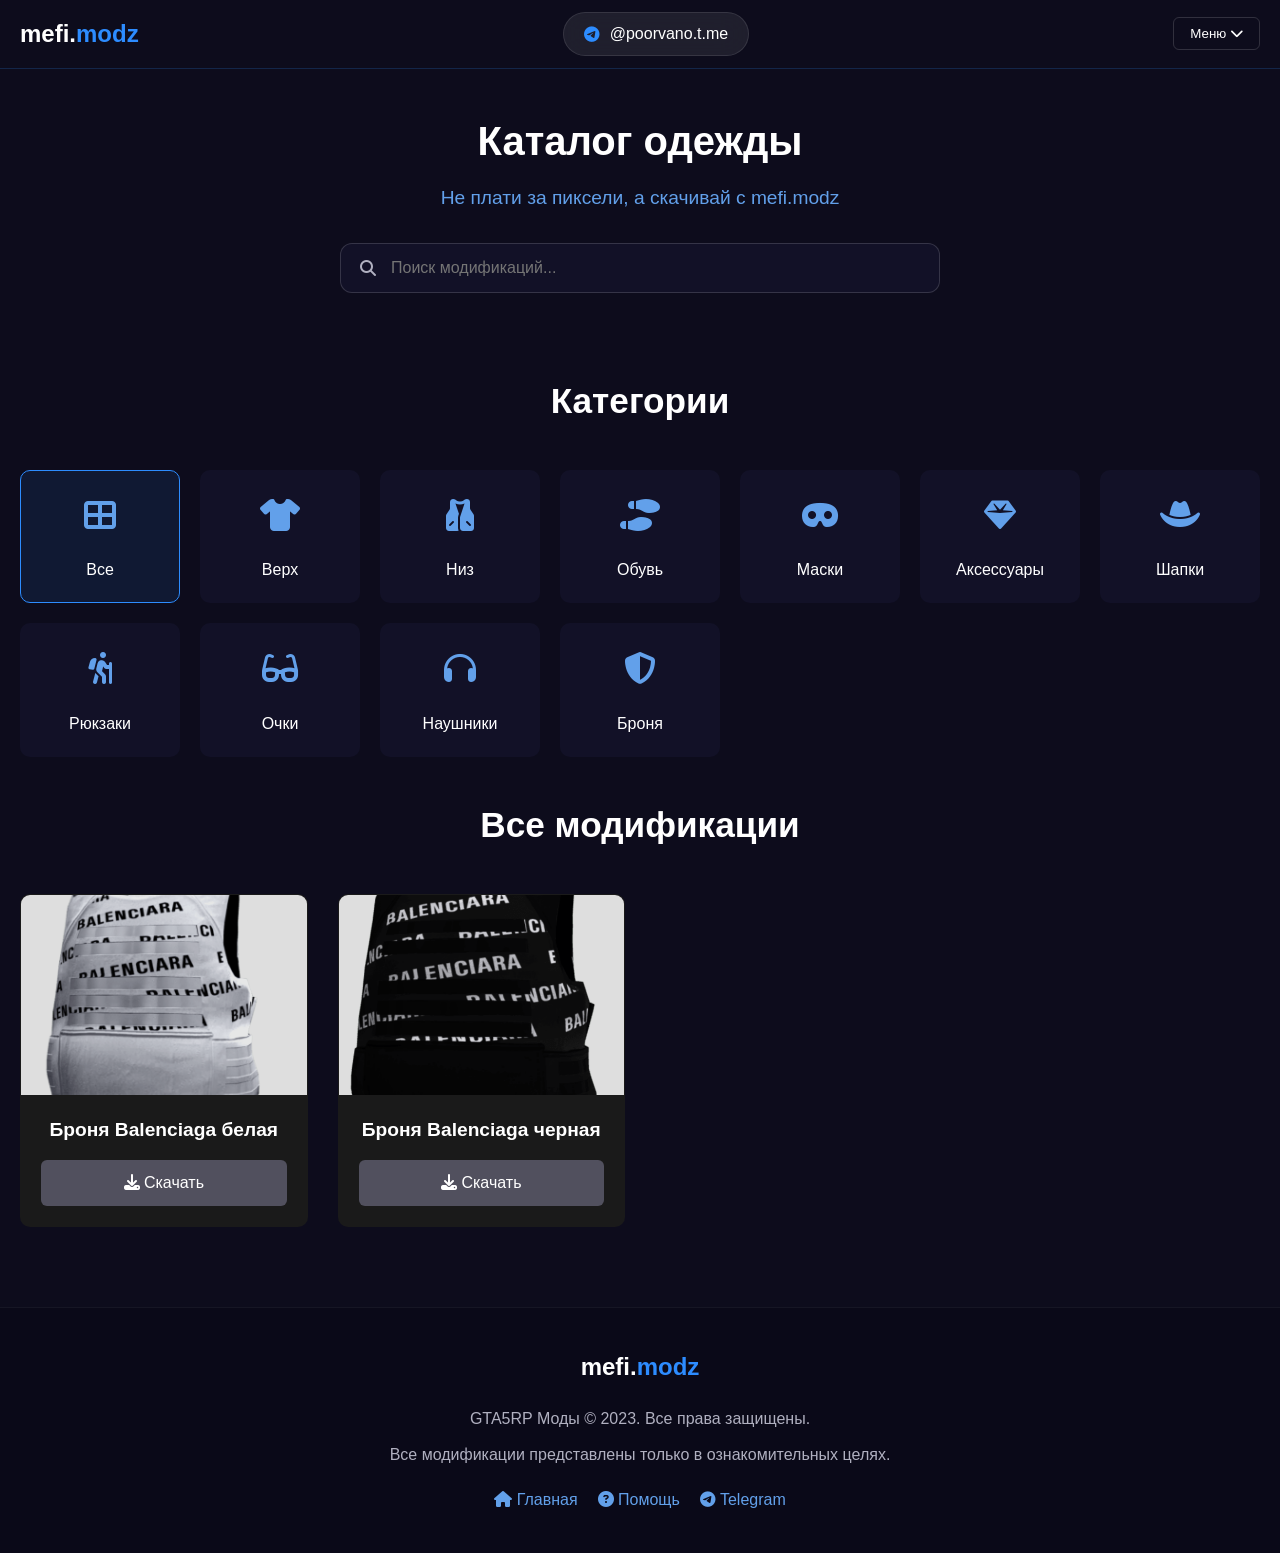
==== mods.html @ 6de2e91c "upd 1.0" ====
<!DOCTYPE html>
<html lang="ru">
<head>
    <meta charset="UTF-8">
    <meta name="viewport" content="width=device-width, initial-scale=1.0">
    <title>mefi.modz - Каталог модов GTA5RP</title>
    <link rel="stylesheet" href="css/style.css">
    <link rel="stylesheet" href="https://cdnjs.cloudflare.com/ajax/libs/font-awesome/6.4.0/css/all.min.css">
</head>
<body>
    <!-- Шапка -->
    <header>
        <div class="container header-container">
            <div class="logo">
                mefi.<span>modz</span>
            </div>
            
            <div class="tg-frame">
                <i class="fab fa-telegram tg-logo"></i>
                <a href="https://t.me/poorvano" target="_blank" class="tg-link">@poorvano.t.me</a>
            </div>
            
            <button class="menu-toggle" id="menu-toggle">
                <span class="menu-text">Меню</span>
                <i class="fas fa-chevron-down"></i>
            </button>
        </div>
    </header>

    <!-- Основной контент -->
    <main>
        <div class="container">
            <!-- Заголовок и поиск -->
            <section class="catalog-header">
                <h1 class="catalog-title">Каталог одежды</h1>
                <p class="catalog-tagline">Не плати за пиксели, а скачивай с mefi.modz</p>
                
                <div class="search-section">
                    <div class="search-container">
                        <i class="fas fa-search search-icon"></i>
                        <input type="text" class="search-input" id="search-input" placeholder="Поиск модификаций...">
                    </div>
                </div>
            </section>

            <!-- Категории -->
            <section class="categories-section">
                <h2 class="section-title">Категории</h2>
                <div class="categories-grid" id="categories-container">
                    <!-- Категории будут загружены через JavaScript -->
                </div>
            </section>

            <!-- Моды -->
            <section class="mods-section">
                <h2 class="section-title">Все модификации</h2>
                <div class="mods-grid" id="mods-container">
                    <!-- Моды будут загружены через JavaScript -->
                </div>
            </section>
        </div>
    </main>

    <!-- Модальное окно -->
    <div id="modal-overlay" class="modal-overlay">
        <div class="modal">
            <button class="close-modal" id="close-modal">&times;</button>
            <div class="modal-content">
                <div class="modal-image">
                    <img id="modal-image" src="" alt="Мод">
                </div>
                <div class="modal-info">
                    <h3 id="modal-title">Название мода</h3>
                    <p id="modal-description">Описание мода</p>
                    
                    <div class="modal-details">
                        <div class="detail-item">
                            <div class="detail-label">Категория:</div>
                            <div id="modal-category" class="detail-value">-</div>
                        </div>
                        <div class="detail-item">
                            <div class="detail-label">Размер:</div>
                            <div id="modal-size" class="detail-value">-</div>
                        </div>
                        <div class="detail-item">
                            <div class="detail-label">Загрузок:</div>
                            <div id="modal-downloads" class="detail-value">-</div>
                        </div>
                    </div>
                    
                    <div class="modal-actions">
                        <a id="modal-download-link" class="btn btn-download" download>
                            <i class="fas fa-download"></i> Скачать мод
                        </a>
                    </div>
                </div>
            </div>
        </div>
    </div>

    <!-- Подвал -->
    <footer>
        <div class="container">
            <div class="footer-content">
                <div class="logo">
                    mefi.<span>modz</span>
                </div>
                <p>GTA5RP Моды &copy; 2023. Все права защищены.</p>
                <p>Все модификации представлены только в ознакомительных целях.</p>
                <div class="footer-links">
                    <a href="index.html"><i class="fas fa-home"></i> Главная</a>
                    <a href="#"><i class="fas fa-question-circle"></i> Помощь</a>
                    <a href="https://t.me/poorvano" target="_blank"><i class="fab fa-telegram"></i> Telegram</a>
                </div>
            </div>
        </div>
    </footer>

    <script src="js/script.js"></script>
</body>
</html>
---- css/style.css ----
/* Общие стили */
* {
    margin: 0;
    padding: 0;
    box-sizing: border-box;
    font-family: 'Segoe UI', Tahoma, Geneva, Verdana, sans-serif;
}

:root {
    --primary-dark: #0D0C1C;
    --secondary-dark: #121127;
    --card-bg: #1A1A1A;
    --button-color: #51505E;
    --primary-blue: #1a5fb4;
    --secondary-blue: #2d8cff;
    --accent-blue: #62a0ea;
    --light-text: #ffffff;
    --dark-text: #b0b0c0;
}

body {
    background-color: var(--primary-dark);
    color: var(--light-text);
    line-height: 1.6;
    min-height: 100vh;
}

.container {
    max-width: 1400px;
    margin: 0 auto;
    padding: 0 20px;
}

/* Шапка */
header {
    background-color: #0D0C1C;
    padding: 12px 0;
    border-bottom: 1px solid rgba(45, 140, 255, 0.2);
    position: sticky;
    top: 0;
    z-index: 1000;
}

.header-container {
    display: flex;
    justify-content: space-between;
    align-items: center;
}

.logo {
    font-size: 1.5rem;
    font-weight: 700;
    color: var(--light-text);
}

.logo span {
    color: var(--secondary-blue);
}

.tg-frame {
    display: flex;
    align-items: center;
    background: rgba(255, 255, 255, 0.08);
    border: 1px solid rgba(255, 255, 255, 0.1);
    border-radius: 50px;
    padding: 8px 20px;
    backdrop-filter: blur(15px);
}

.tg-logo {
    color: var(--secondary-blue);
    margin-right: 10px;
}

.tg-link {
    color: var(--light-text);
    text-decoration: none;
    font-weight: 500;
}

.menu-toggle {
    background: none;
    border: 1px solid rgba(255, 255, 255, 0.15);
    border-radius: 6px;
    color: var(--light-text);
    padding: 8px 16px;
    cursor: pointer;
}

/* Главная страница */
.hero-section {
    text-align: center;
    padding: 80px 0;
    max-width: 800px;
    margin: 0 auto;
}

.hero-title {
    font-size: 3rem;
    margin-bottom: 20px;
    color: var(--light-text);
}

.hero-subtitle {
    font-size: 1.2rem;
    color: var(--dark-text);
    margin-bottom: 40px;
}

.btn {
    display: inline-block;
    padding: 14px 32px;
    border-radius: 8px;
    text-decoration: none;
    font-weight: 600;
    font-size: 1.1rem;
    cursor: pointer;
    transition: all 0.3s ease;
    border: none;
}

.btn-primary {
    background: linear-gradient(135deg, var(--primary-blue), var(--secondary-blue));
    color: white;
}

.btn-primary:hover {
    transform: translateY(-3px);
    box-shadow: 0 6px 20px rgba(45, 140, 255, 0.4);
}

.section-title {
    font-size: 2.2rem;
    margin-bottom: 40px;
    color: var(--light-text);
    text-align: center;
}

.features-grid {
    display: grid;
    grid-template-columns: repeat(auto-fit, minmax(300px, 1fr));
    gap: 30px;
    margin-bottom: 80px;
}

.feature-card {
    background-color: var(--secondary-dark);
    border-radius: 12px;
    padding: 30px;
    text-align: center;
    border: 1px solid rgba(255, 255, 255, 0.05);
}

.feature-icon {
    font-size: 2.5rem;
    color: var(--secondary-blue);
    margin-bottom: 20px;
}

.feature-card h3 {
    font-size: 1.5rem;
    margin-bottom: 15px;
    color: var(--light-text);
}

.feature-card p {
    color: var(--dark-text);
}

/* FAQ */
.faq-section {
    margin-bottom: 80px;
}

.faq-container {
    max-width: 800px;
    margin: 0 auto;
}

.faq-item {
    background-color: var(--secondary-dark);
    border-radius: 12px;
    margin-bottom: 15px;
    border: 1px solid rgba(255, 255, 255, 0.05);
    overflow: hidden;
}

.faq-question {
    padding: 20px;
    font-size: 1.2rem;
    font-weight: 600;
    cursor: pointer;
    display: flex;
    justify-content: space-between;
    align-items: center;
}

.faq-answer {
    padding: 0 20px;
    max-height: 0;
    overflow: hidden;
    transition: max-height 0.3s ease;
}

.faq-answer.active {
    padding: 20px;
    max-height: 300px;
}

/* Страница с модами */
.catalog-header {
    text-align: center;
    padding: 40px 0;
}

.catalog-title {
    font-size: 2.5rem;
    margin-bottom: 10px;
    color: var(--light-text);
}

.catalog-tagline {
    font-size: 1.2rem;
    color: var(--accent-blue);
    margin-bottom: 30px;
}

.search-section {
    margin-bottom: 40px;
}

.search-container {
    position: relative;
    max-width: 600px;
    margin: 0 auto;
}

.search-input {
    width: 100%;
    background-color: var(--secondary-dark);
    border: 1px solid rgba(255, 255, 255, 0.15);
    border-radius: 12px;
    padding: 15px 20px 15px 50px;
    color: var(--light-text);
    font-size: 1rem;
}

.search-icon {
    position: absolute;
    left: 20px;
    top: 50%;
    transform: translateY(-50%);
    color: var(--dark-text);
}

/* Категории */
.categories-grid {
    display: grid;
    grid-template-columns: repeat(auto-fill, minmax(150px, 1fr));
    gap: 20px;
    margin-bottom: 40px;
}

.category-card {
    background-color: var(--secondary-dark);
    border-radius: 10px;
    padding: 20px;
    text-align: center;
    cursor: pointer;
    transition: all 0.3s ease;
    border: 1px solid transparent;
}

.category-card:hover {
    border-color: var(--secondary-blue);
    transform: translateY(-5px);
}

.category-card.active {
    background-color: rgba(45, 140, 255, 0.1);
    border-color: var(--secondary-blue);
}

.category-icon {
    font-size: 2rem;
    margin-bottom: 15px;
    color: var(--accent-blue);
}

.category-name {
    font-weight: 500;
}

/* Моды */
.mods-grid {
    display: grid;
    grid-template-columns: repeat(auto-fill, minmax(250px, 1fr));
    gap: 30px;
    margin-bottom: 80px;
}

.mod-card {
    background-color: var(--card-bg);
    border-radius: 10px;
    overflow: hidden;
    transition: all 0.3s ease;
    border: 1px solid transparent;
}

.mod-card:hover {
    border-color: var(--secondary-blue);
    box-shadow: 0 10px 25px rgba(0, 0, 0, 0.4);
}

.mod-image {
    height: 200px;
    overflow: hidden;
}

.mod-image img {
    width: 100%;
    height: 100%;
    object-fit: cover;
}

.mod-info {
    padding: 20px;
    text-align: center;
}

.mod-info h3 {
    font-size: 1.2rem;
    margin-bottom: 15px;
    color: var(--light-text);
}

.btn-download {
    background-color: var(--button-color);
    color: white;
    padding: 10px 20px;
    border-radius: 6px;
    width: 100%;
    text-decoration: none;
    display: block;
}

.btn-download:hover {
    background-color: #626170;
}

/* Модальное окно */
.modal-overlay {
    position: fixed;
    top: 0;
    left: 0;
    width: 100%;
    height: 100%;
    background-color: rgba(0, 0, 0, 0.9);
    display: flex;
    justify-content: center;
    align-items: center;
    z-index: 2000;
    opacity: 0;
    visibility: hidden;
    transition: all 0.3s ease;
}

.modal-overlay.active {
    opacity: 1;
    visibility: visible;
}

.modal {
    background-color: var(--secondary-dark);
    width: 90%;
    max-width: 500px;
    border-radius: 12px;
    overflow: hidden;
    border: 1px solid rgba(45, 140, 255, 0.3);
}

.close-modal {
    position: absolute;
    top: 20px;
    right: 20px;
    background: rgba(0, 0, 0, 0.5);
    border: none;
    color: white;
    font-size: 1.8rem;
    width: 40px;
    height: 40px;
    border-radius: 50%;
    cursor: pointer;
}

.modal-image {
    height: 250px;
    overflow: hidden;
}

.modal-image img {
    width: 100%;
    height: 100%;
    object-fit: cover;
}

.modal-info {
    padding: 25px;
}

.modal-info h3 {
    font-size: 1.8rem;
    margin-bottom: 10px;
    color: var(--secondary-blue);
}

.modal-info p {
    color: var(--dark-text);
    margin-bottom: 20px;
}

.detail-item {
    display: flex;
    margin-bottom: 10px;
}

.detail-label {
    width: 100px;
    color: var(--accent-blue);
    font-weight: 600;
}

.modal-actions {
    margin-top: 25px;
    text-align: center;
}

/* Подвал */
footer {
    background-color: #0A0918;
    padding: 40px 0;
    border-top: 1px solid rgba(255, 255, 255, 0.05);
}

.footer-content {
    text-align: center;
}

.footer-content .logo {
    margin-bottom: 20px;
}

.footer-content p {
    color: var(--dark-text);
    margin-bottom: 10px;
}

.footer-links {
    display: flex;
    justify-content: center;
    gap: 20px;
    margin-top: 20px;
}

.footer-links a {
    color: var(--accent-blue);
    text-decoration: none;
}

.footer-links a:hover {
    color: var(--secondary-blue);
}

/* Адаптивность */
@media (max-width: 768px) {
    .hero-title {
        font-size: 2.2rem;
    }
    
    .section-title {
        font-size: 1.8rem;
    }
    
    .categories-grid {
        grid-template-columns: repeat(2, 1fr);
    }
    
    .mods-grid {
        grid-template-columns: repeat(2, 1fr);
    }
}

@media (max-width: 480px) {
    .mods-grid {
        grid-template-columns: 1fr;
    }
    
    .features-grid {
        grid-template-columns: 1fr;
    }
}
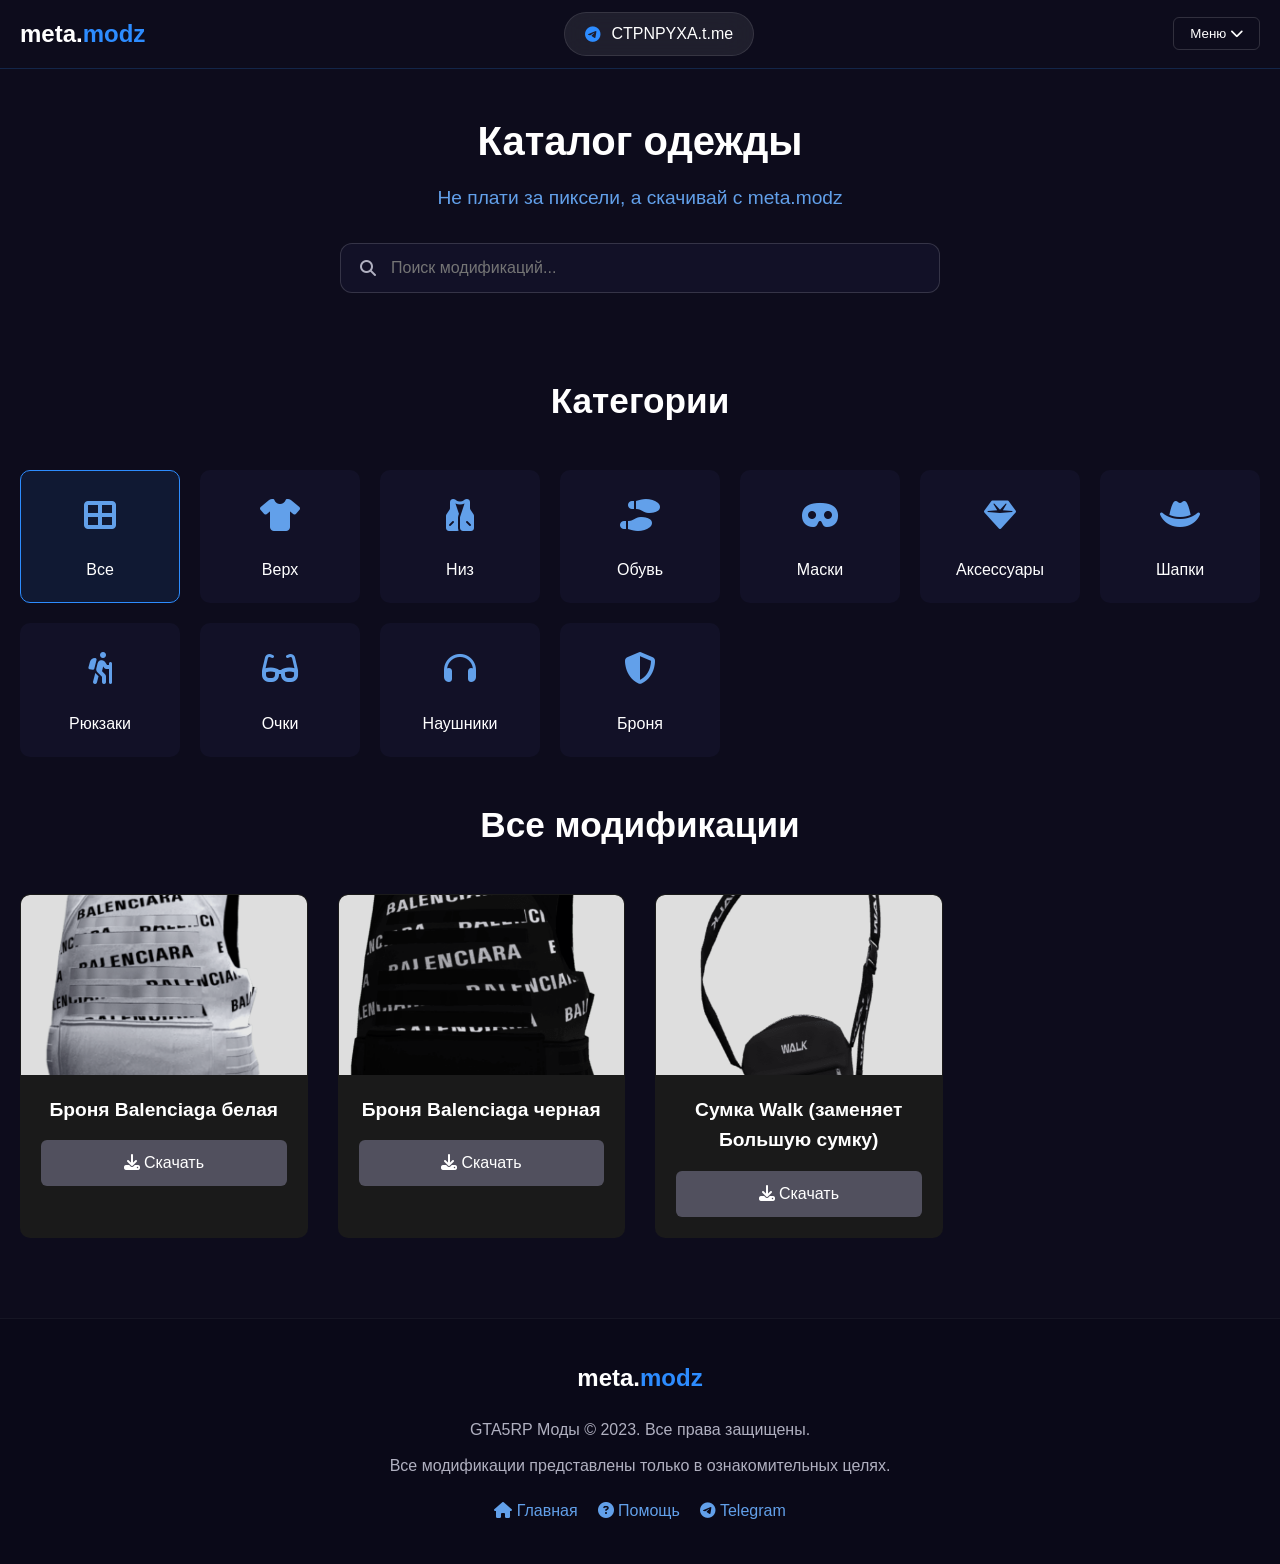
==== commit 3f0704b8: "Update mods.html" ====
--- a/mods.html
+++ b/mods.html
@@ -3,7 +3,7 @@
 <head>
     <meta charset="UTF-8">
     <meta name="viewport" content="width=device-width, initial-scale=1.0">
-    <title>mefi.modz - Каталог модов GTA5RP</title>
+    <title>meta.modz - Каталог модов GTA5RP</title>
     <link rel="stylesheet" href="css/style.css">
     <link rel="stylesheet" href="https://cdnjs.cloudflare.com/ajax/libs/font-awesome/6.4.0/css/all.min.css">
 </head>
@@ -12,12 +12,12 @@
     <header>
         <div class="container header-container">
             <div class="logo">
-                mefi.<span>modz</span>
+                meta.<span>modz</span>
             </div>
             
             <div class="tg-frame">
                 <i class="fab fa-telegram tg-logo"></i>
-                <a href="https://t.me/poorvano" target="_blank" class="tg-link">@poorvano.t.me</a>
+                <a href="https://t.me/poorvano" target="_blank" class="tg-link">CTPNPYXA.t.me</a>
             </div>
             
             <button class="menu-toggle" id="menu-toggle">
@@ -33,7 +33,7 @@
             <!-- Заголовок и поиск -->
             <section class="catalog-header">
                 <h1 class="catalog-title">Каталог одежды</h1>
-                <p class="catalog-tagline">Не плати за пиксели, а скачивай с mefi.modz</p>
+                <p class="catalog-tagline">Не плати за пиксели, а скачивай с meta.modz</p>
                 
                 <div class="search-section">
                     <div class="search-container">
@@ -103,7 +103,7 @@
         <div class="container">
             <div class="footer-content">
                 <div class="logo">
-                    mefi.<span>modz</span>
+                    meta.<span>modz</span>
                 </div>
                 <p>GTA5RP Моды &copy; 2023. Все права защищены.</p>
                 <p>Все модификации представлены только в ознакомительных целях.</p>
@@ -118,4 +118,4 @@
 
     <script src="js/script.js"></script>
 </body>
-</html>+</html>
--- a/css/style.css
+++ b/css/style.css
@@ -498,4 +498,71 @@
     .features-grid {
         grid-template-columns: 1fr;
     }
-}+}
+
+/* Уменьшение изображений и стиль для кликабельных картинок */
+.mod-image {
+    height: 180px; /* Уменьшили высоту */
+    overflow: hidden;
+    position: relative;
+    cursor: pointer;
+    border-radius: 8px 8px 0 0;
+}
+
+.mod-image img {
+    width: 100%;
+    height: 100%;
+    object-fit: cover;
+    transition: transform 0.3s ease;
+}
+
+.mod-image:hover img {
+    transform: scale(1.05);
+}
+
+/* Эффект наложения при наведении на картинку */
+.image-overlay {
+    position: absolute;
+    top: 0;
+    left: 0;
+    right: 0;
+    bottom: 0;
+    background: rgba(0, 0, 0, 0.7);
+    display: flex;
+    flex-direction: column;
+    justify-content: center;
+    align-items: center;
+    opacity: 0;
+    transition: opacity 0.3s ease;
+    color: white;
+    font-size: 0.9rem;
+}
+
+.image-overlay i {
+    font-size: 1.5rem;
+    margin-bottom: 8px;
+}
+
+.mod-image:hover .image-overlay {
+    opacity: 1;
+}
+
+/* Стиль для модального окна */
+.modal-image {
+    height: 300px;
+    overflow: hidden;
+    border-radius: 8px;
+}
+
+.modal-image img {
+    width: 100%;
+    height: 100%;
+    object-fit: cover;
+}
+
+/* Адаптивность */
+@media (max-width: 768px) {
+    .mod-image {
+        height: 150px;
+    }
+}
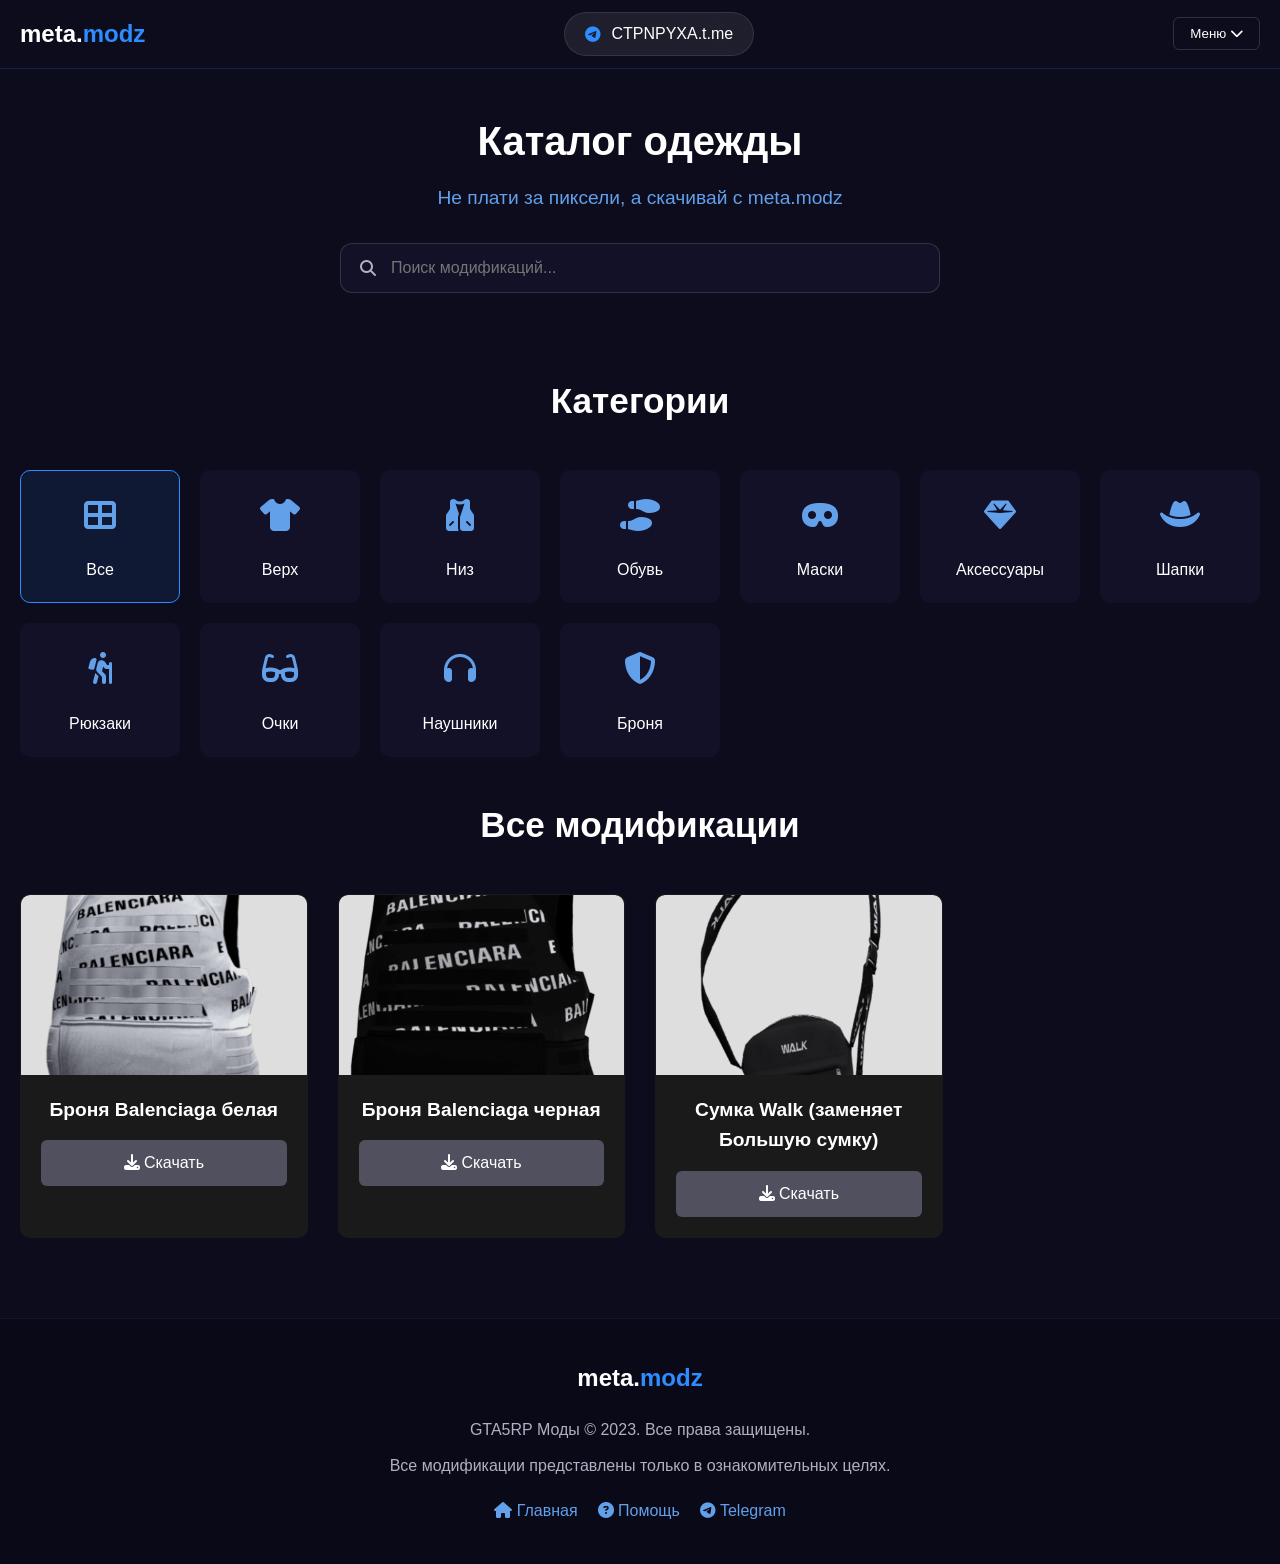
==== commit e2490f7b: "Update mods.html" ====
--- a/mods.html
+++ b/mods.html
@@ -17,7 +17,7 @@
             
             <div class="tg-frame">
                 <i class="fab fa-telegram tg-logo"></i>
-                <a href="https://t.me/poorvano" target="_blank" class="tg-link">CTPNPYXA.t.me</a>
+                <a href="https://t.me/ctpnpyxa" target="_blank" class="tg-link">CTPNPYXA.t.me</a>
             </div>
             
             <button class="menu-toggle" id="menu-toggle">
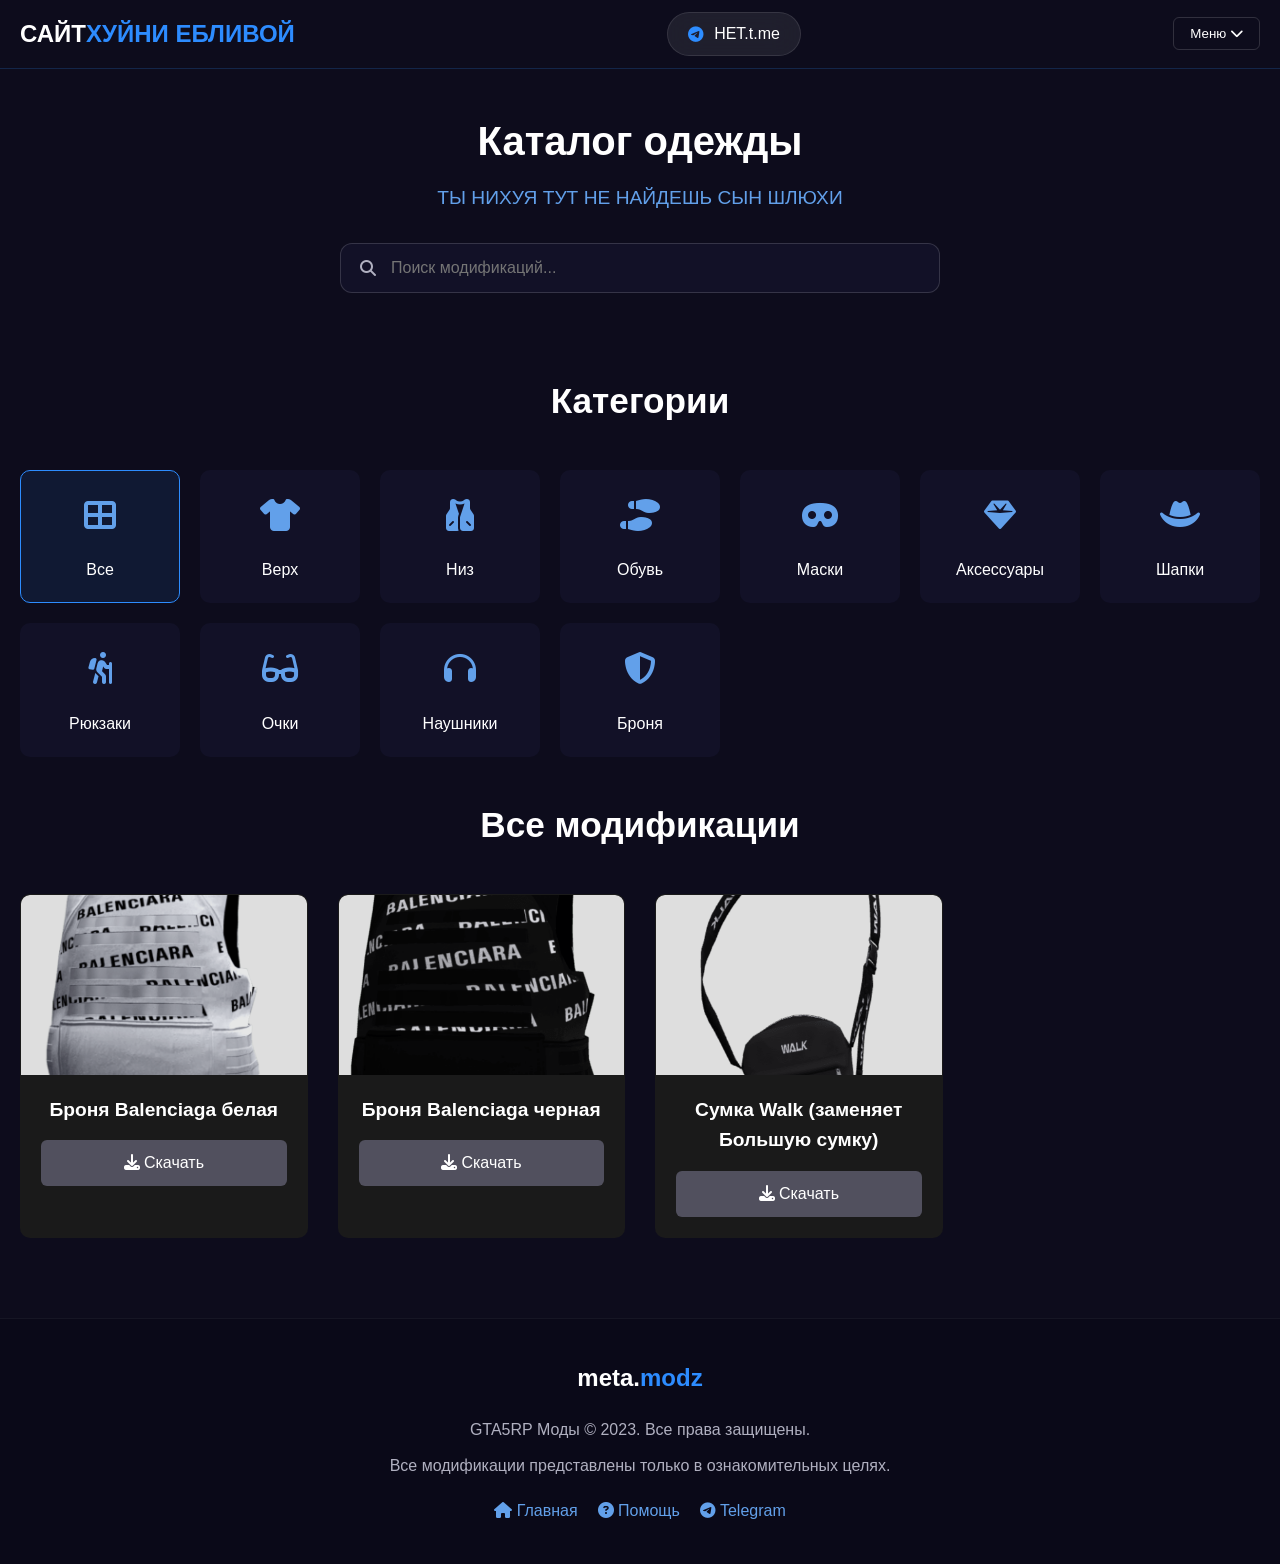
==== commit 5870e1c0: "Update mods.html" ====
--- a/mods.html
+++ b/mods.html
@@ -12,12 +12,12 @@
     <header>
         <div class="container header-container">
             <div class="logo">
-                meta.<span>modz</span>
+                САЙТ<span>ХУЙНИ ЕБЛИВОЙ</span>
             </div>
             
             <div class="tg-frame">
                 <i class="fab fa-telegram tg-logo"></i>
-                <a href="https://t.me/ctpnpyxa" target="_blank" class="tg-link">CTPNPYXA.t.me</a>
+                <a href="https://t.me/ctpnpyxa" target="_blank" class="tg-link">НЕТ.t.me</a>
             </div>
             
             <button class="menu-toggle" id="menu-toggle">
@@ -33,7 +33,7 @@
             <!-- Заголовок и поиск -->
             <section class="catalog-header">
                 <h1 class="catalog-title">Каталог одежды</h1>
-                <p class="catalog-tagline">Не плати за пиксели, а скачивай с meta.modz</p>
+                <p class="catalog-tagline">ТЫ НИХУЯ ТУТ НЕ НАЙДЕШЬ СЫН ШЛЮХИ</p>
                 
                 <div class="search-section">
                     <div class="search-container">
